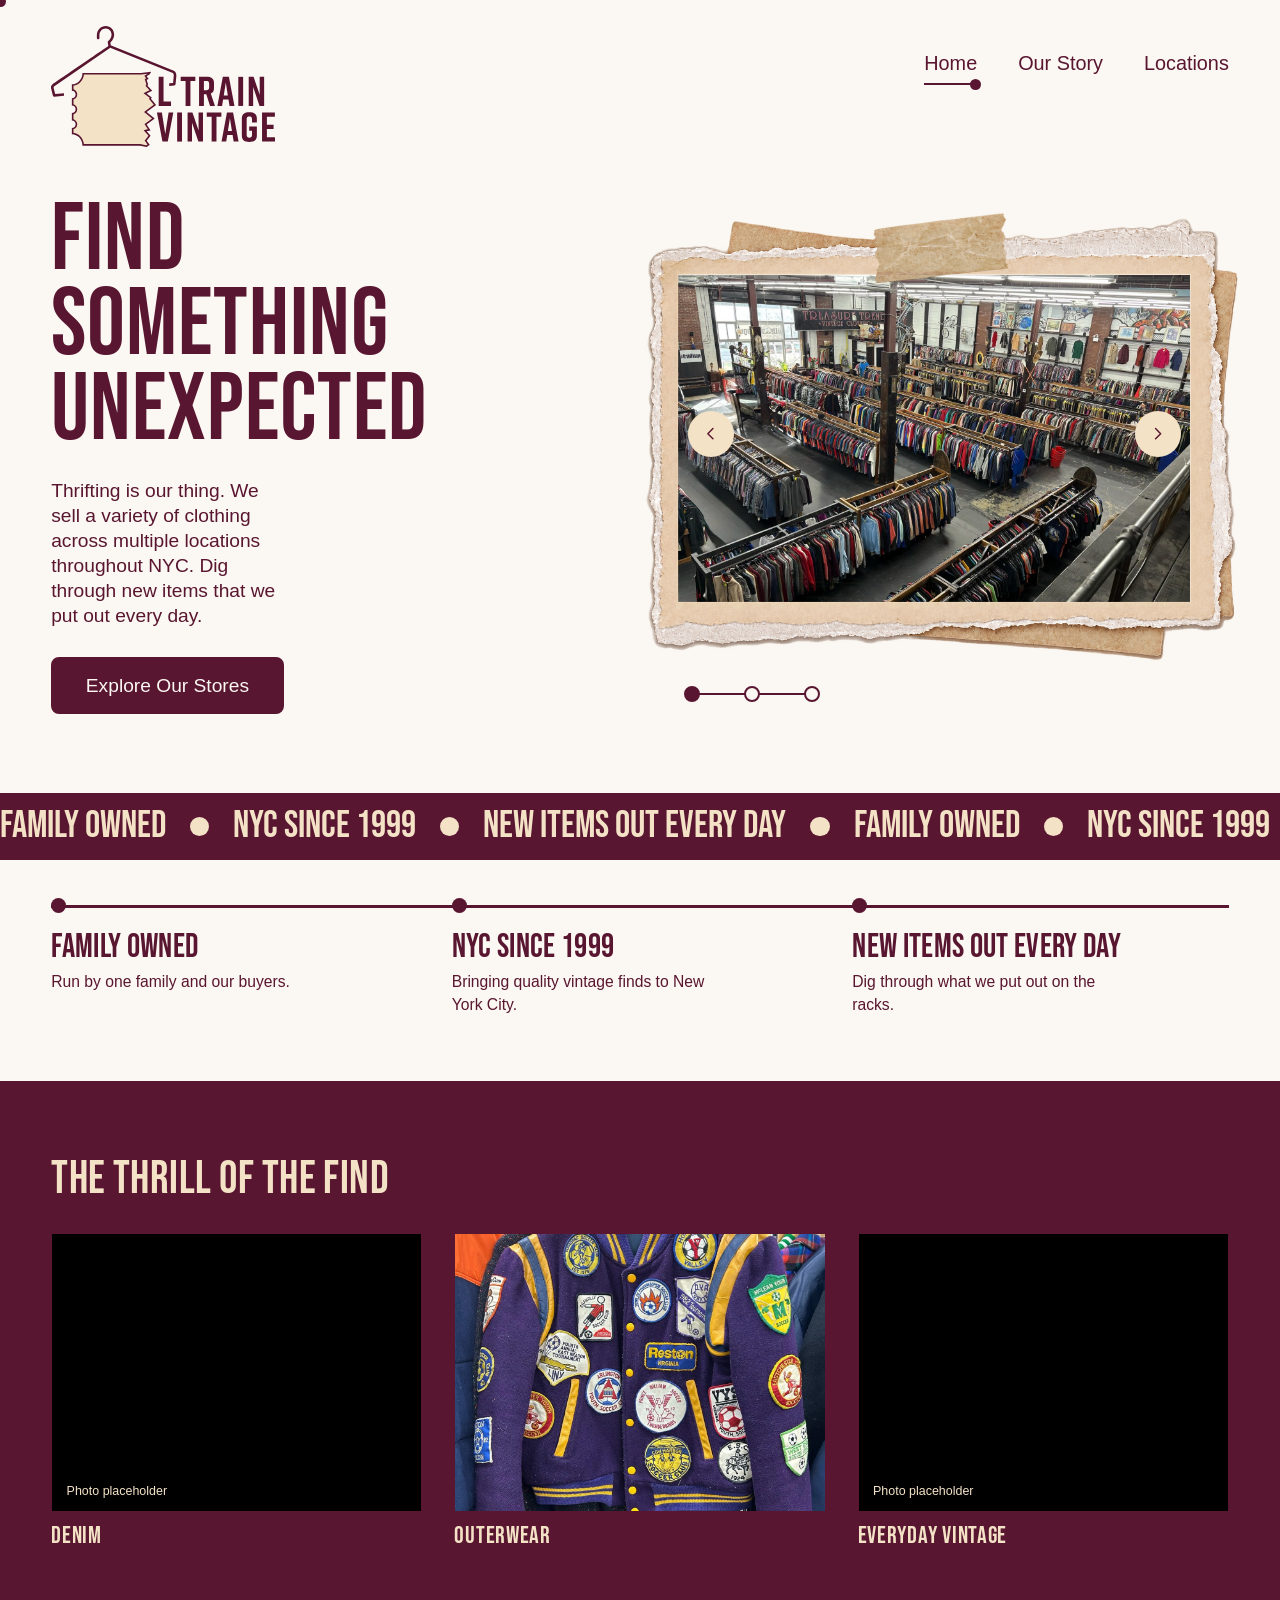
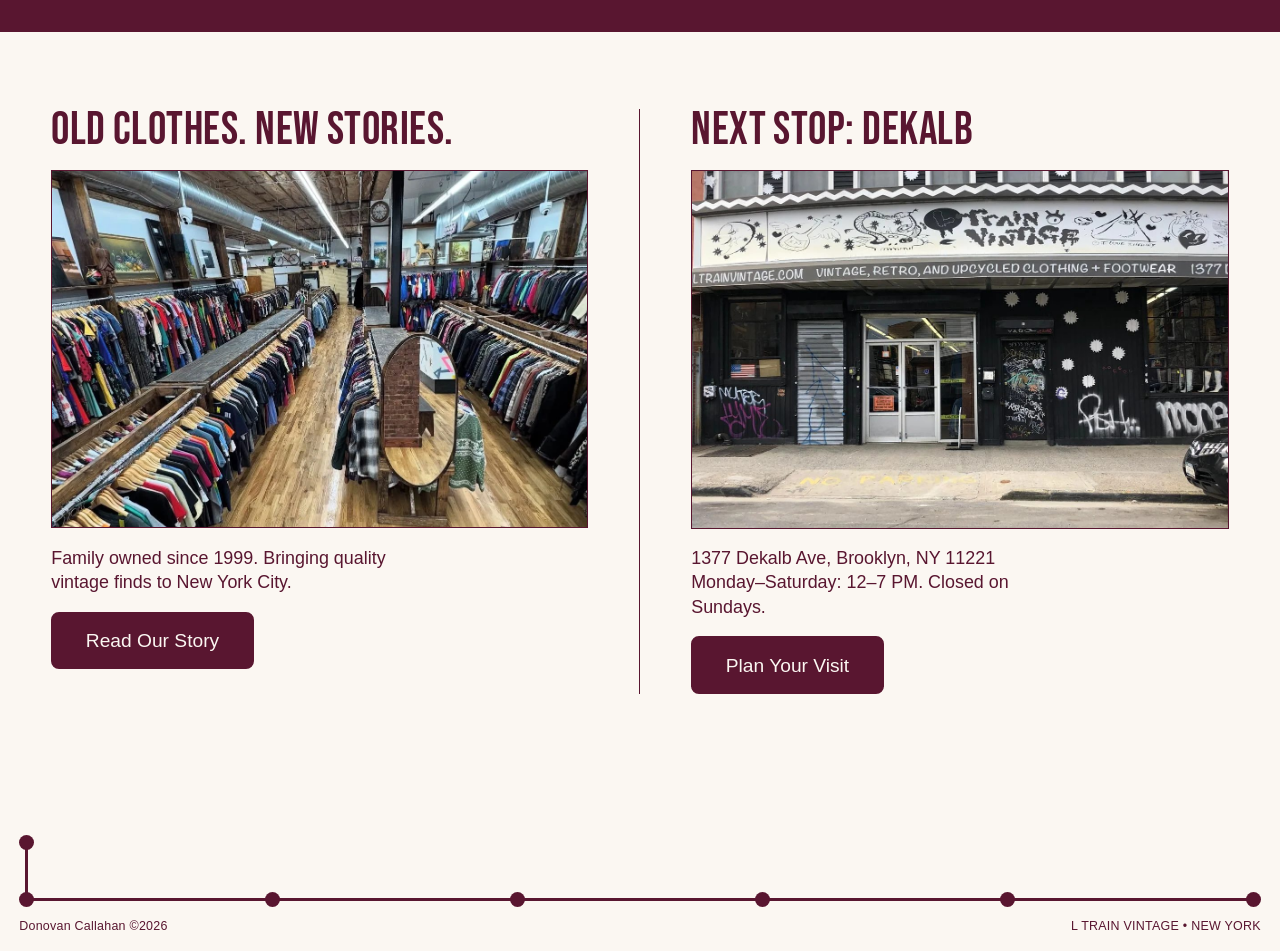
==== ltrain-vintage-v2/index.html @ 0aaa71b5 "Add files via upload" ====
<!DOCTYPE html>
<html lang="en">
<head>
  <meta charset="utf-8">
  <meta name="viewport" content="width=device-width, initial-scale=1">
  <title>L Train Vintage | Find Something Unexpected</title>
  <meta name="description" content="Family owned vintage and thrift stores across New York City since 1999. New items out every day.">
  <link rel="icon" href="Full_Color_Logo.svg" type="image/svg+xml">
  <!-- Fallback only: a condensed display face shown until your licensed Rift Bold files are added to same folder as the HTML files. Safe to delete once they are. -->
  <link rel="preconnect" href="https://fonts.googleapis.com">
  <link rel="preconnect" href="https://fonts.gstatic.com" crossorigin>
  <link rel="stylesheet" href="https://fonts.googleapis.com/css2?family=Bebas+Neue&amp;display=swap">
  <link rel="stylesheet" href="style.css">
  <script>document.documentElement.className+=' js'</script>
</head>
<body>
  <a class="skip-link" href="#main">Skip to content</a>

  <div class="progress" aria-hidden="true"><i></i></div>
  <header class="site-header">
    <div class="wrap">
      <a class="logo" href="index.html" aria-label="L Train Vintage, home">
        <img src="Full_Color_Logo.svg" alt="L Train Vintage" width="278" height="151">
      </a>
      <nav class="nav" aria-label="Main">
        <ul>
          <li><a href="index.html" aria-current="page">Home</a></li>
          <li><a href="our-story.html">Our Story</a></li>
          <li><a href="locations.html">Locations</a></li>
        </ul>
      </nav>
    </div>
  </header>

  <main id="main">

    <section class="hero" aria-labelledby="hero-title">
      <div class="wrap">
        <div class="hero__copy">
          <h1 id="hero-title" class="h-hero">
            <span class="line">Find</span>
            <span class="line">Something</span>
            <span class="line">Unexpected</span>
          </h1>
          <p>Thrifting is our thing. We sell a variety of clothing across multiple locations throughout NYC. Dig through new items that we put out every day.</p>
          <a class="btn" href="locations.html">Explore Our Stores</a>
        </div>

        <div class="hero__media" data-carousel>
          <div class="frame" role="group" aria-roledescription="carousel" aria-label="Photos from our stores" tabindex="-1">
            <div class="frame__window">
              <ul class="slides" aria-live="polite">
                <li class="slide is-active" role="group" aria-roledescription="slide" aria-label="1 of 3">
                  <img src="hero-floor-aerial.jpg" width="1600" height="1200" alt="Wide view from above of a sales floor, with long wooden racks packed with colorful clothing.">
                </li>
                <li class="slide" role="group" aria-roledescription="slide" aria-label="2 of 3" aria-hidden="true">
                  <img src="hero-brick-entrance.jpg" width="1600" height="1200" alt="Brick storefront covered in graffiti murals, with an open doorway and a sidewalk Open sign." loading="lazy">
                </li>
                <li class="slide" role="group" aria-roledescription="slide" aria-label="3 of 3" aria-hidden="true">
                  <img src="hero-green-varsity.jpg" width="1200" height="1600" style="object-position:50% 38%" alt="Green wool varsity jacket with brown leather sleeves and a chenille letter B patch, hanging on a rack." loading="lazy">
                </li>
              </ul>
            </div>
            <img class="frame__paper" src="torn-paper-frame.png" width="1200" height="900" alt="" aria-hidden="true">
            <button class="arrow arrow--prev" type="button" data-prev aria-label="Previous photo"><svg viewBox="0 0 24 24" aria-hidden="true"><polyline points="15 5 8 12 15 19"/></svg></button>
            <button class="arrow arrow--next" type="button" data-next aria-label="Next photo"><svg viewBox="0 0 24 24" aria-hidden="true"><polyline points="9 5 16 12 9 19"/></svg></button>
          </div>
          <div class="stops">
            <button class="stop" type="button" data-stop aria-label="Show photo 1" aria-current="true"></button>
            <button class="stop" type="button" data-stop aria-label="Show photo 2" aria-current="false"></button>
            <button class="stop" type="button" data-stop aria-label="Show photo 3" aria-current="false"></button>
          </div>
        </div>
      </div>
    </section>

    <div class="ticker" aria-hidden="true"><div class="ticker__track"><span>Family owned</span><span>NYC since 1999</span><span>New items out every day</span><span>Family owned</span><span>NYC since 1999</span><span>New items out every day</span></div></div>

    <section class="band" aria-label="About L Train Vintage">
      <div class="wrap">
        <ol class="stations" data-reveal>
          <li><span class="display">Family owned</span><p>Run by one family and our buyers.</p></li>
          <li><span class="display">NYC since 1999</span><p>Bringing quality vintage finds to New York City.</p></li>
          <li><span class="display">New items out every day</span><p>Dig through what we put out on the racks.</p></li>
        </ol>
      </div>
    </section>

    <section class="thrill on-dark" aria-labelledby="thrill-title">
      <div class="wrap">
        <h2 data-reveal id="thrill-title" class="h-section">The thrill of the find</h2>
        <div class="thrill__grid">
          <figure>
            <div class="ph" role="img" aria-label="Placeholder for a denim photo"><span>Photo placeholder</span></div>
            <figcaption>Denim</figcaption>
          </figure>
          <figure>
            <div class="photo"><img src="story-purple-varsity.jpg" width="1200" height="1600" style="object-position:50% 42%" alt="Purple wool varsity jacket covered in vintage soccer club patches." loading="lazy"></div>
            <figcaption>Outerwear</figcaption>
          </figure>
          <figure>
            <div class="ph" role="img" aria-label="Placeholder for an everyday vintage photo"><span>Photo placeholder</span></div>
            <figcaption>Everyday vintage</figcaption>
          </figure>
        </div>
      </div>
    </section>

    <section class="split" aria-label="Our story and our next store">
      <div class="wrap">
        <div class="split__col">
          <h2 data-reveal class="h-section">Old clothes. New stories.</h2>
          <div class="photo"><img src="story-interior.jpg" width="1179" height="1465" style="object-position:50% 58%" alt="Long store aisle with wood floors and racks of clothing on both sides, and an oval mirror at the center." loading="lazy"></div>
          <p>Family owned since 1999. Bringing quality vintage finds to New York City.</p>
          <a class="btn" href="our-story.html">Read Our Story</a>
        </div>
        <div class="split__col">
          <h2 data-reveal class="h-section">Next stop: Dekalb</h2>
          <div class="photo"><img src="loc-dekalb.jpg" width="1200" height="1600" style="object-position:50% 48%" alt="Black storefront on Dekalb Avenue with a painted sign reading vintage, retro, and upcycled clothing and footwear." loading="lazy"></div>
          <p>1377 Dekalb Ave, Brooklyn, NY 11221<br>Monday&ndash;Saturday: 12&ndash;7 PM. Closed on Sundays.</p>
          <a class="btn" href="locations.html">Plan Your Visit</a>
        </div>
      </div>
    </section>

  </main>

  <footer class="site-footer">
    <div class="route" aria-hidden="true">
      <i style="--n:0"></i><i style="--n:0"></i><i style="--n:1"></i><i style="--n:2"></i><i style="--n:3"></i><i style="--n:4"></i><i style="--n:5"></i>
    </div>
    <div class="footer-meta">
      <span>Donovan Callahan &copy;2026</span>
      <span>L TRAIN VINTAGE &bull; NEW YORK</span>
    </div>
  </footer>

  <script>
    (function () {
      var root = document.querySelector('[data-carousel]');
      if (!root) return;
      var slides = Array.prototype.slice.call(root.querySelectorAll('.slide'));
      var stops = Array.prototype.slice.call(root.querySelectorAll('[data-stop]'));
      var i = 0;
      function show(n) {
        i = (n + slides.length) % slides.length;
        slides.forEach(function (s, k) {
          var on = k === i;
          s.classList.toggle('is-active', on);
          s.setAttribute('aria-hidden', on ? 'false' : 'true');
          if (on) { var img = s.querySelector('img'); if (img) img.loading = 'eager'; }
        });
        stops.forEach(function (b, k) { b.setAttribute('aria-current', k === i ? 'true' : 'false'); });
      }
      root.querySelector('[data-prev]').addEventListener('click', function () { show(i - 1); });
      root.querySelector('[data-next]').addEventListener('click', function () { show(i + 1); });
      stops.forEach(function (b, k) { b.addEventListener('click', function () { show(k); }); });
      root.addEventListener('keydown', function (e) {
        if (e.key === 'ArrowLeft') show(i - 1);
        if (e.key === 'ArrowRight') show(i + 1);
      });
      var x0 = null;
      root.addEventListener('touchstart', function (e) { x0 = e.touches[0].clientX; }, { passive: true });
      root.addEventListener('touchend', function (e) {
        if (x0 === null) return;
        var dx = e.changedTouches[0].clientX - x0;
        if (Math.abs(dx) > 40) show(i + (dx < 0 ? 1 : -1));
        x0 = null;
      });
      show(0);
    })();
  </script>
  <script src="script.js" defer></script>
</body>
</html>
---- ltrain-vintage-v2/style.css ----
/* ==========================================================================
   L TRAIN VINTAGE — shared stylesheet
   Palette and type are taken from BRAND_WEBSITE_LTRAIN_VINTAGE.pdf
   Fonts: Rift Bold (display) + Acumin Pro Wide Light (body)
   ========================================================================== */

/* ---------- Fonts ----------
   Rift and Acumin Pro Wide are licensed fonts, so they are not bundled.
   Drop your licensed files into same folder as the HTML files using the names below
   (or install them locally) and they will load automatically. */
@font-face {
  font-family: "Rift";
  src: local("Rift Bold"), local("Rift-Bold"),
       url("Rift-Bold.woff2") format("woff2"),
       url("Rift-Bold.otf") format("opentype");
  font-weight: 700;
  font-style: normal;
  font-display: swap;
}
@font-face {
  font-family: "Acumin Pro Wide";
  src: local("Acumin Pro Wide Light"), local("AcuminProWide-Light"),
       url("AcuminProWide-Light.woff2") format("woff2"),
       url("AcuminProWide-Light.otf") format("opentype");
  font-weight: 300;
  font-style: normal;
  font-display: swap;
}

/* ---------- Tokens ---------- */
:root {
  --cream: #FBF7F2;
  --burgundy: #591630;
  --tan: #F4E2C7;
  --white: #FFFFFF;
  --black: #000000; /* image placeholders only */

  --font-display: "Rift", "Bebas Neue", "Oswald", "Arial Narrow", Impact, sans-serif;
  --font-body: "Acumin Pro Wide", "Acumin Pro", "Avenir Next", "Helvetica Neue", Arial, sans-serif;

  --gutter: clamp(1.25rem, 4vw, 3.5rem);
  --max: 1360px;
  --radius: 8px;
  --rule: 1px solid var(--burgundy);
  --ease: cubic-bezier(.2, .7, .2, 1);
}

/* ---------- Reset / base ---------- */
*, *::before, *::after { box-sizing: border-box; }
html { -webkit-text-size-adjust: 100%; scroll-behavior: smooth; }
body {
  margin: 0;
  background: var(--cream);
  color: var(--burgundy);
  font-family: var(--font-body);
  font-weight: 300;
  font-size: 1.0625rem;
  line-height: 1.45;
  -webkit-font-smoothing: antialiased;
  text-rendering: optimizeLegibility;
  min-height: 100vh;
  display: flex;
  flex-direction: column;
}
main { flex: 1 0 auto; }
img { display: block; max-width: 100%; height: auto; }
a { color: inherit; }
h1, h2, h3, p, figure, blockquote, ul, ol, address { margin: 0; padding: 0; }
ul, ol { list-style: none; }
address { font-style: normal; }
:focus-visible { outline: 3px solid var(--burgundy); outline-offset: 4px; border-radius: 2px; }

.wrap { width: 100%; max-width: var(--max); margin-inline: auto; padding-inline: var(--gutter); }
.sr-only {
  position: absolute; width: 1px; height: 1px; margin: -1px; padding: 0;
  overflow: hidden; clip: rect(0 0 0 0); white-space: nowrap; border: 0;
}
.skip-link {
  position: absolute; left: var(--gutter); top: -4rem; z-index: 50;
  background: var(--burgundy); color: var(--cream); padding: .75rem 1.25rem; border-radius: var(--radius);
}
.skip-link:focus { top: .75rem; }

/* ---------- Type ---------- */
.display, h1, h2, h3 {
  font-family: var(--font-display);
  font-weight: 700;
  font-synthesis: none;
  text-transform: uppercase;
  line-height: .95;
  letter-spacing: .01em;
}
.h-hero { font-size: clamp(3.25rem, 7.4vw, 7rem); line-height: .9; }
.h-page { font-size: clamp(2.75rem, 4.8vw, 4.25rem); }
.h-section { font-size: clamp(2.1rem, 3.6vw, 3.25rem); }
.h-card { font-size: clamp(1.9rem, 3vw, 2.6rem); }

/* ---------- Buttons ---------- */
.btn {
  display: inline-block;
  background: var(--burgundy);
  color: var(--cream);
  border: 2px solid var(--burgundy);
  border-radius: var(--radius);
  padding: .8em 1.7em;
  font-family: var(--font-body);
  font-weight: 300;
  font-size: clamp(1.05rem, 1.5vw, 1.3rem);
  line-height: 1.2;
  text-decoration: none;
  cursor: pointer;
  transition: background-color .25s var(--ease), color .25s var(--ease);
}
.btn:hover { background: var(--tan); color: var(--burgundy); }

/* ---------- Tag: the torn, serrated edge of the logo's cream label ---------- */
.tag {
  display: inline-block;
  background: var(--tan);
  color: var(--burgundy);
  padding: .55rem 1.1rem .55rem 1.7rem;
  clip-path: polygon(10px 0, 100% 0, 100% 100%, 10px 100%, 0 90%, 10px 80%, 0 70%, 10px 60%, 0 50%, 10px 40%, 0 30%, 10px 20%, 0 10%);
}
.tag--year {
  font-family: var(--font-display);
  font-weight: 700;
  font-synthesis: none;
  font-size: clamp(2.5rem, 4.5vw, 4rem);
  line-height: 1;
  padding: .35rem 1.4rem .25rem 2.2rem;
  clip-path: polygon(14px 0, 100% 0, 100% 100%, 14px 100%, 0 92%, 14px 84%, 0 76%, 14px 68%, 0 60%, 14px 52%, 0 44%, 14px 36%, 0 28%, 14px 20%, 0 12%, 14px 4%);
}

/* ---------- Header / nav ---------- */
.site-header { padding-block: clamp(1rem, 2vw, 1.75rem) 0; }
.site-header .wrap { display: flex; align-items: flex-start; justify-content: space-between; gap: 1.5rem; }
.logo { display: block; width: clamp(150px, 17.5vw, 235px); flex: none; }
.logo img { width: 100%; height: auto; }

.nav { padding-top: clamp(.5rem, 1.4vw, 1.25rem); }
.nav ul { display: flex; gap: clamp(1.25rem, 3.2vw, 2.9rem); }
.nav a {
  position: relative;
  display: inline-block;
  padding-block: .35rem;
  font-size: clamp(1rem, 1.55vw, 1.35rem);
  text-decoration: none;
}
/* hover: a line is laid down like track */
.nav a::after {
  content: ""; position: absolute; left: 0; right: 0; bottom: -2px; height: 2.5px;
  background: var(--burgundy);
  transform: scaleX(0); transform-origin: left;
  transition: transform .3s var(--ease);
}
.nav a:hover::after, .nav a[aria-current="page"]::after { transform: scaleX(1); }
/* current page: the line ends at a station */
.nav a[aria-current="page"]::before {
  content: ""; position: absolute; right: -4px; bottom: -6.5px;
  width: 11px; height: 11px; border-radius: 50%; background: var(--burgundy);
}

/* ---------- Route (the train-line motif from the PDF footer) ---------- */
.route {
  --dot: 15px; --lw: 2.5px;
  position: relative;
  height: 72px;
  margin-inline: clamp(.75rem, 1.5vw, 1.25rem);
}
.route::before { /* horizontal track */
  content: ""; position: absolute;
  left: calc(var(--dot) / 2); right: calc(var(--dot) / 2);
  bottom: calc(var(--dot) / 2 - var(--lw) / 2);
  height: var(--lw); background: var(--burgundy);
}
.route::after { /* vertical track */
  content: ""; position: absolute;
  left: calc(var(--dot) / 2 - var(--lw) / 2);
  top: calc(var(--dot) / 2); bottom: calc(var(--dot) / 2);
  width: var(--lw); background: var(--burgundy);
}
.route i {
  position: absolute; bottom: 0; z-index: 1;
  width: var(--dot); height: var(--dot); border-radius: 50%; background: var(--burgundy);
  left: calc((100% - var(--dot)) * var(--n) / 5);
}
.route i:first-child { top: 0; bottom: auto; }

.site-footer { flex: none; padding-top: clamp(2rem, 5vw, 4rem); }
.footer-meta {
  display: flex; justify-content: space-between; flex-wrap: wrap; gap: .25rem 1.5rem;
  padding: .6rem clamp(.75rem, 1.5vw, 1.25rem) 1rem;
  font-size: .78rem; letter-spacing: .02em;
}

/* ---------- Stations: labelled stops on a line ---------- */
.stations { position: relative; display: grid; grid-template-columns: repeat(3, 1fr); gap: 1.5rem; padding-top: 2.1rem; }
.stations::before {
  content: ""; position: absolute; top: 7px; left: 0; right: 0; height: 2.5px; background: var(--burgundy);
}
.stations li { position: relative; }
.stations li::before {
  content: ""; position: absolute; top: -2.1rem; left: 0;
  width: 15px; height: 15px; border-radius: 50%; background: var(--burgundy);
}
.stations .display { display: block; font-size: clamp(1.5rem, 2.6vw, 2.2rem); }
.stations p { margin-top: .5rem; max-width: 30ch; font-size: .98rem; }

/* ---------- Photos ---------- */
.photo { border: var(--rule); background: var(--tan); overflow: hidden; }
.photo img { width: 100%; height: 100%; object-fit: cover; }
.ph { /* black placeholder box for imagery we were not supplied */
  position: relative; background: var(--black); border: var(--rule); overflow: hidden;
}
.ph span { position: absolute; left: .9rem; bottom: .7rem; color: var(--tan); font-size: .78rem; }

/* ==========================================================================
   HOME
   ========================================================================== */
.hero { padding-block: clamp(1rem, 3vw, 2.5rem) clamp(2.5rem, 6vw, 5rem); }
.hero .wrap {
  display: grid; grid-template-columns: minmax(0, 1fr) minmax(0, 1.2fr);
  align-items: center; gap: clamp(1.5rem, 4vw, 4rem);
}
.hero h1 .line { display: block; }
.hero__copy p { margin-top: clamp(1rem, 2vw, 1.75rem); max-width: 22ch; font-size: clamp(1.05rem, 1.5vw, 1.3rem); line-height: 1.3; }
.hero__copy .btn { margin-top: clamp(1.25rem, 2.2vw, 2rem); }

.hero__media { position: relative; margin-right: calc(var(--gutter) * -.4); }
.frame { position: relative; aspect-ratio: 1448 / 1086; }
.frame__window { position: absolute; left: 10.15%; right: 9.25%; top: 16.57%; bottom: 14.73%; overflow: hidden; background: var(--tan); }
.slides, .slide { position: absolute; inset: 0; }
.slide { opacity: 0; visibility: hidden; transition: opacity .6s ease, visibility 0s linear .6s; }
.slide.is-active { opacity: 1; visibility: visible; transition-delay: 0s; }
.slide img { width: 100%; height: 100%; object-fit: cover; }
.frame__paper { position: absolute; inset: 0; width: 100%; height: 100%; pointer-events: none; z-index: 2; }

.arrow {
  position: absolute; top: 50%; z-index: 3; transform: translateY(-50%);
  width: clamp(2.4rem, 3.6vw, 3.1rem); aspect-ratio: 1; padding: 0;
  display: grid; place-items: center;
  background: var(--tan); color: var(--burgundy);
  border: 0; border-radius: 50%; cursor: pointer;
  transition: background-color .25s var(--ease), color .25s var(--ease);
}
.arrow:hover { background: var(--burgundy); color: var(--tan); }
.arrow svg { width: 38%; height: 38%; fill: none; stroke: currentColor; stroke-width: 2; stroke-linecap: round; stroke-linejoin: round; }
.arrow--prev { left: calc(10.15% + .6rem); }
.arrow--next { right: calc(9.25% + .6rem); }

.stops { position: relative; display: inline-flex; gap: 2rem; margin: .5rem 0 0 10.15%; }
.stops::before {
  content: ""; position: absolute; left: 14px; right: 14px; top: 50%;
  height: 2.5px; margin-top: -1.25px; background: var(--burgundy);
}
.stop { position: relative; width: 28px; height: 28px; padding: 0; border: 0; background: none; cursor: pointer; }
.stop::before {
  content: ""; position: absolute; inset: 6px; border-radius: 50%;
  background: var(--cream); border: 2.5px solid var(--burgundy);
  transition: background-color .25s var(--ease);
}
.stop[aria-current="true"]::before { background: var(--burgundy); }

/* one orchestrated moment: the headline pulls in like a train */
@keyframes arrive { from { clip-path: inset(-.1em 100% -.1em -.1em); } to { clip-path: inset(-.1em -100vw -.1em -.1em); } }
@keyframes settle { from { opacity: 0; transform: rotate(-1.2deg) translateY(.75rem); } to { opacity: 1; transform: none; } }
@keyframes fadein { from { opacity: 0; } to { opacity: 1; } }
.hero h1 .line { animation: arrive .8s var(--ease) both; }
.hero h1 .line:nth-child(2) { animation-delay: .1s; }
.hero h1 .line:nth-child(3) { animation-delay: .2s; }
.hero__copy p, .hero__copy .btn { animation: fadein .6s ease .55s both; }
.hero__media .frame { animation: settle .9s var(--ease) .3s both; }

.band { padding-block: clamp(1.5rem, 3vw, 2.5rem) clamp(2.5rem, 5vw, 4rem); }
.thrill { padding-block: 0 clamp(2.5rem, 6vw, 5rem); }
.thrill h2 { margin-bottom: clamp(1.25rem, 2.5vw, 2rem); }
.thrill__grid { display: grid; grid-template-columns: repeat(3, 1fr); gap: clamp(1rem, 2.5vw, 2rem); }
.thrill__grid .photo, .thrill__grid .ph { aspect-ratio: 4 / 3; }
.thrill__grid figcaption {
  margin-top: .75rem; padding-bottom: .4rem; border-bottom: var(--rule);
  font-family: var(--font-display); font-weight: 700; font-synthesis: none;
  text-transform: uppercase; font-size: 1.5rem; letter-spacing: .03em; line-height: 1;
}

.split { padding-block: 0 clamp(2.5rem, 6vw, 5rem); }
.split .wrap { display: grid; grid-template-columns: 1fr 1fr; gap: 0; }
.split__col { display: flex; flex-direction: column; align-items: flex-start; gap: 1.1rem; }
.split__col:first-child { padding-right: clamp(1.25rem, 4vw, 3.5rem); border-right: var(--rule); }
.split__col:last-child { padding-left: clamp(1.25rem, 4vw, 3.5rem); }
.split__col .photo { width: 100%; aspect-ratio: 3 / 2; }
.split__col p { max-width: 34ch; font-size: clamp(1.02rem, 1.4vw, 1.2rem); line-height: 1.35; }

/* ==========================================================================
   OUR STORY
   ========================================================================== */
.story { padding-block: clamp(1.25rem, 3vw, 2.5rem) clamp(2rem, 4vw, 3.5rem); }
.story__grid { display: grid; grid-template-columns: minmax(0, 1fr) minmax(0, 1.05fr); gap: clamp(2rem, 5vw, 5rem); align-items: start; }
.story__text h1 { margin-bottom: clamp(1.5rem, 3vw, 2.5rem); }
.story blockquote { max-width: 34rem; font-size: clamp(1.1rem, 1.7vw, 1.5rem); line-height: 1.32; }
.story blockquote .tag { margin-block: 1rem .9rem; }
.story blockquote footer { margin-top: 1.75rem; font-size: clamp(1rem, 1.4vw, 1.2rem); }
.story blockquote cite { font-style: normal; }

.collage { position: relative; padding-bottom: 14%; }
.collage__a { position: relative; width: 82%; aspect-ratio: 1.24 / 1; }
.collage__b { position: absolute; right: 0; bottom: 0; width: 58%; aspect-ratio: 1.24 / 1; box-shadow: 0 0 0 6px var(--cream); }
.collage__a img { object-position: 50% 55%; }
.collage__b img { object-position: 50% 40%; }

.route-section { padding-block: clamp(1.5rem, 4vw, 3rem) clamp(1rem, 3vw, 2rem); }
.route-section h2 { margin-bottom: clamp(1.5rem, 3vw, 2.5rem); }

/* ==========================================================================
   LOCATIONS
   ========================================================================== */
.page-head { padding-block: clamp(1.25rem, 3vw, 2.5rem) clamp(1rem, 2vw, 1.75rem); }
.page-head .tag { margin-top: 1.25rem; font-size: clamp(.98rem, 1.3vw, 1.15rem); }
.locations { padding-bottom: clamp(1rem, 3vw, 2rem); }
.locations .wrap { display: grid; grid-template-columns: 1fr 1fr; gap: clamp(2rem, 6vw, 6rem); }
.loc { display: flex; flex-direction: column; align-items: flex-start; }
.loc .photo { width: 100%; aspect-ratio: 2.64 / 1; }
.loc--dekalb .photo img { object-position: 50% 42%; }
.loc--thames .photo img { object-position: 50% 76%; }
.loc h2 { margin-top: 1.25rem; }
.loc address { margin-top: .9rem; font-size: clamp(1.02rem, 1.4vw, 1.2rem); line-height: 1.5; }
.loc__hours { margin-top: 1.25rem; font-size: clamp(1.02rem, 1.4vw, 1.2rem); line-height: 1.5; }
.loc__hours { margin-bottom: 1.5rem; }
.loc .btn { margin-top: auto; }


/* ---------- Locations chart ---------- */
.chart-section { padding-block: clamp(1.5rem, 4vw, 3rem) 0; }
.chart-section h2 { margin-bottom: clamp(1rem, 2vw, 1.5rem); }
.chart { width: 100%; border-collapse: collapse; font-size: clamp(1rem, 1.35vw, 1.15rem); line-height: 1.35; }
.chart thead th {
  padding: 0 0 .6rem 2.25rem; text-align: left; border-bottom: 2.5px solid var(--burgundy);
  font-family: var(--font-display); font-weight: 700; font-synthesis: none;
  text-transform: uppercase; font-size: 1.4rem; letter-spacing: .03em; line-height: 1;
}
.chart thead th:nth-child(n+2) { padding-left: 0; }
.chart thead th:nth-child(4) { padding: 0; }
.chart tbody th, .chart tbody td { padding: .95rem 1rem .95rem 0; text-align: left; vertical-align: middle; border-bottom: var(--rule); }
.chart tbody th {
  position: relative; padding-left: 2.25rem; width: 30%;
  font-family: var(--font-display); font-weight: 700; font-synthesis: none;
  text-transform: uppercase; font-size: clamp(1.4rem, 2vw, 1.75rem); letter-spacing: .02em; line-height: 1;
}
/* each row is a stop on the line */
.chart tbody th::before {
  content: ""; position: absolute; left: 0; top: 50%; width: 15px; height: 15px; margin-top: -7.5px;
  border-radius: 50%; background: var(--burgundy); z-index: 1;
}
.chart tbody th::after {
  content: ""; position: absolute; left: 6.25px; top: 0; bottom: -1px; width: 2.5px; background: var(--burgundy);
}
.chart tbody tr.is-first th::after { top: 50%; }
.chart tbody tr.is-last th::after { bottom: 50%; }
.chart tbody td:last-child { text-align: right; padding-right: 0; white-space: nowrap; }
.chart a { text-underline-offset: .25em; text-decoration-thickness: 1px; }
.chart a:hover { text-decoration-thickness: 2.5px; }

@media (max-width: 720px) {
  .chart thead { position: absolute; width: 1px; height: 1px; overflow: hidden; clip: rect(0 0 0 0); }
  .chart, .chart tbody, .chart tr { display: block; }
  .chart tbody tr { position: relative; padding: .95rem 0 .95rem 2.25rem; border-bottom: var(--rule); }
  .chart tbody th, .chart tbody td { display: block; padding: 0; border: 0; width: auto; text-align: left; }
  .chart tbody th { padding-left: 0; margin-bottom: .35rem; }
  .chart tbody th::before { left: -2.25rem; top: .15rem; margin-top: 0; }
  .chart tbody th::after { display: none; }
  .chart tbody td:last-child { text-align: left; margin-top: .5rem; }
}

/* ==========================================================================
   Responsive
   ========================================================================== */
@media (max-width: 900px) {
  .hero .wrap { grid-template-columns: 1fr; }
  .hero__media { margin-right: 0; }
  .hero__copy p { max-width: 30ch; }
  .story__grid { grid-template-columns: 1fr; }
  .split .wrap { grid-template-columns: 1fr; gap: 2.5rem; }
  .split__col:first-child { padding-right: 0; border-right: 0; padding-bottom: 2.5rem; border-bottom: var(--rule); }
  .split__col:last-child { padding-left: 0; }
}
@media (max-width: 720px) {
  .stations { grid-template-columns: 1fr; gap: 1.5rem; padding-top: 0; padding-left: 2.25rem; }
  .stations::before { top: 7px; bottom: 7px; left: 6px; right: auto; width: 2.5px; height: auto; }
  .stations li::before { top: .35rem; left: -2.25rem; }
  .thrill__grid { grid-template-columns: 1fr; }
  .locations .wrap { grid-template-columns: 1fr; gap: 3rem; }
}
@media (max-width: 560px) {
  .site-header .wrap { flex-wrap: wrap; row-gap: .75rem; }
  .nav { width: 100%; padding-top: 0; }
  .nav ul { justify-content: space-between; gap: 1rem; }
  .arrow--prev { left: calc(10.15% + .25rem); }
  .arrow--next { right: calc(9.25% + .25rem); }
  .stops { gap: 1.25rem; }
}

@media (prefers-reduced-motion: reduce) {
  html { scroll-behavior: auto; }
  *, *::before, *::after { animation: none !important; transition-duration: .01ms !important; transition-delay: 0s !important; }
}

/* ==========================================================================
   V2: dynamic layer
   ========================================================================== */
/* the route drawn by scrolling: a train runs along the top of the page */
.progress { position: fixed; inset: 0 0 auto 0; height: 12px; z-index: 60; pointer-events: none; }
.progress i { position: absolute; left: 0; top: 0; height: 3px; width: calc(var(--p, 0) * 100%); background: var(--burgundy); }
.progress i::after { content: ""; position: absolute; right: -6px; top: -4px; width: 11px; height: 11px; border-radius: 50%; background: var(--burgundy); }

.site-header { position: sticky; top: 0; z-index: 40; background: var(--cream); padding-bottom: .6rem; border-bottom: 1px solid transparent; transition: border-color .3s; }
.site-header .logo { transition: width .35s var(--ease); }
.nav { transition: padding .35s var(--ease); }
.site-header.is-scrolled { border-color: var(--burgundy); }
.site-header.is-scrolled .logo { width: clamp(100px, 10vw, 130px); }
.site-header.is-scrolled .nav { padding-top: .25rem; }

/* burgundy bands: swapping the tokens flips every child automatically */
.on-dark { --burgundy: #F4E2C7; --cream: #591630; background: var(--cream); color: var(--burgundy); }
.thrill.on-dark, .route-section.on-dark { padding-block: clamp(2.5rem, 6vw, 5rem); }
.route-section.on-dark { margin-top: clamp(1.5rem, 4vw, 3rem); }

.ticker { overflow: hidden; background: var(--burgundy); color: var(--tan); padding-block: .9rem; }
.ticker__track { display: flex; width: max-content; animation: run 34s linear infinite; }
.ticker:hover .ticker__track { animation-play-state: paused; }
.ticker span { display: flex; align-items: center; gap: 1.5rem; padding-right: 1.5rem; white-space: nowrap; font-family: var(--font-display); font-weight: 700; font-synthesis: none; text-transform: uppercase; font-size: clamp(1.5rem, 3vw, 2.4rem); line-height: 1; }
.ticker span::after { content: ""; width: .5em; height: .5em; border-radius: 50%; background: currentColor; }
@keyframes run { to { transform: translateX(-50%); } }

.hero__media { transform: perspective(1100px) rotateX(var(--rx, 0deg)) rotateY(var(--ry, 0deg)); transition: transform .25s ease-out; }

/* scroll reveals: headings pull in like the hero, stations light up in order */
.js [data-reveal]:is(h1, h2) { clip-path: inset(-.1em 100% -.1em -.1em); }
.js [data-reveal].in:is(h1, h2) { animation: arrive .8s var(--ease) both; }
.js .stations::before { transform: scaleX(0); transform-origin: left; transition: transform 1.2s var(--ease); }
.js .stations.in::before { transform: none; }
.js .stations li::before { transform: scale(0); transition: transform .5s var(--ease); }
.js .stations.in li::before { transform: none; }
.js .stations.in li:nth-child(2)::before { transition-delay: .45s; }
.js .stations.in li:nth-child(3)::before { transition-delay: .9s; }

/* interactive locations */
.filters { display: flex; flex-wrap: wrap; align-items: center; gap: .75rem 1rem; margin-bottom: 1.25rem; }
.chips { display: flex; flex-wrap: wrap; gap: .5rem; }
.chip { font: inherit; font-weight: 300; color: var(--burgundy); background: transparent; border: 2px solid var(--burgundy); border-radius: 999px; padding: .4rem 1.1rem; cursor: pointer; transition: background-color .2s, color .2s; }
.chip:hover { background: var(--tan); }
.chip[aria-pressed="true"] { background: var(--burgundy); color: var(--cream); }
.filters input { flex: 1 1 14rem; max-width: 24rem; font: inherit; font-weight: 300; color: var(--burgundy); background: var(--cream); border: 2px solid var(--burgundy); border-radius: var(--radius); padding: .55rem .9rem; }
.filters input::placeholder { color: var(--burgundy); opacity: .6; }
.count { margin-left: auto; font-size: .95rem; }
.empty { padding: 1.5rem 0; }
.chart tr[hidden] { display: none !important; }
.chart tbody tr { transition: background-color .2s; }
.chart tbody tr:hover { background: var(--tan); }
.chart tbody th::before { transition: transform .25s var(--ease); }
.chart tbody tr:hover th::before { transform: scale(1.5); }

@media (prefers-reduced-motion: reduce) {
  .js [data-reveal]:is(h1, h2) { clip-path: none; }
  .js .stations::before, .js .stations li::before { transform: none; }
  .hero__media { transform: none; }
}

.thrill.on-dark + .split { padding-top: clamp(2.5rem, 6vw, 5rem); }
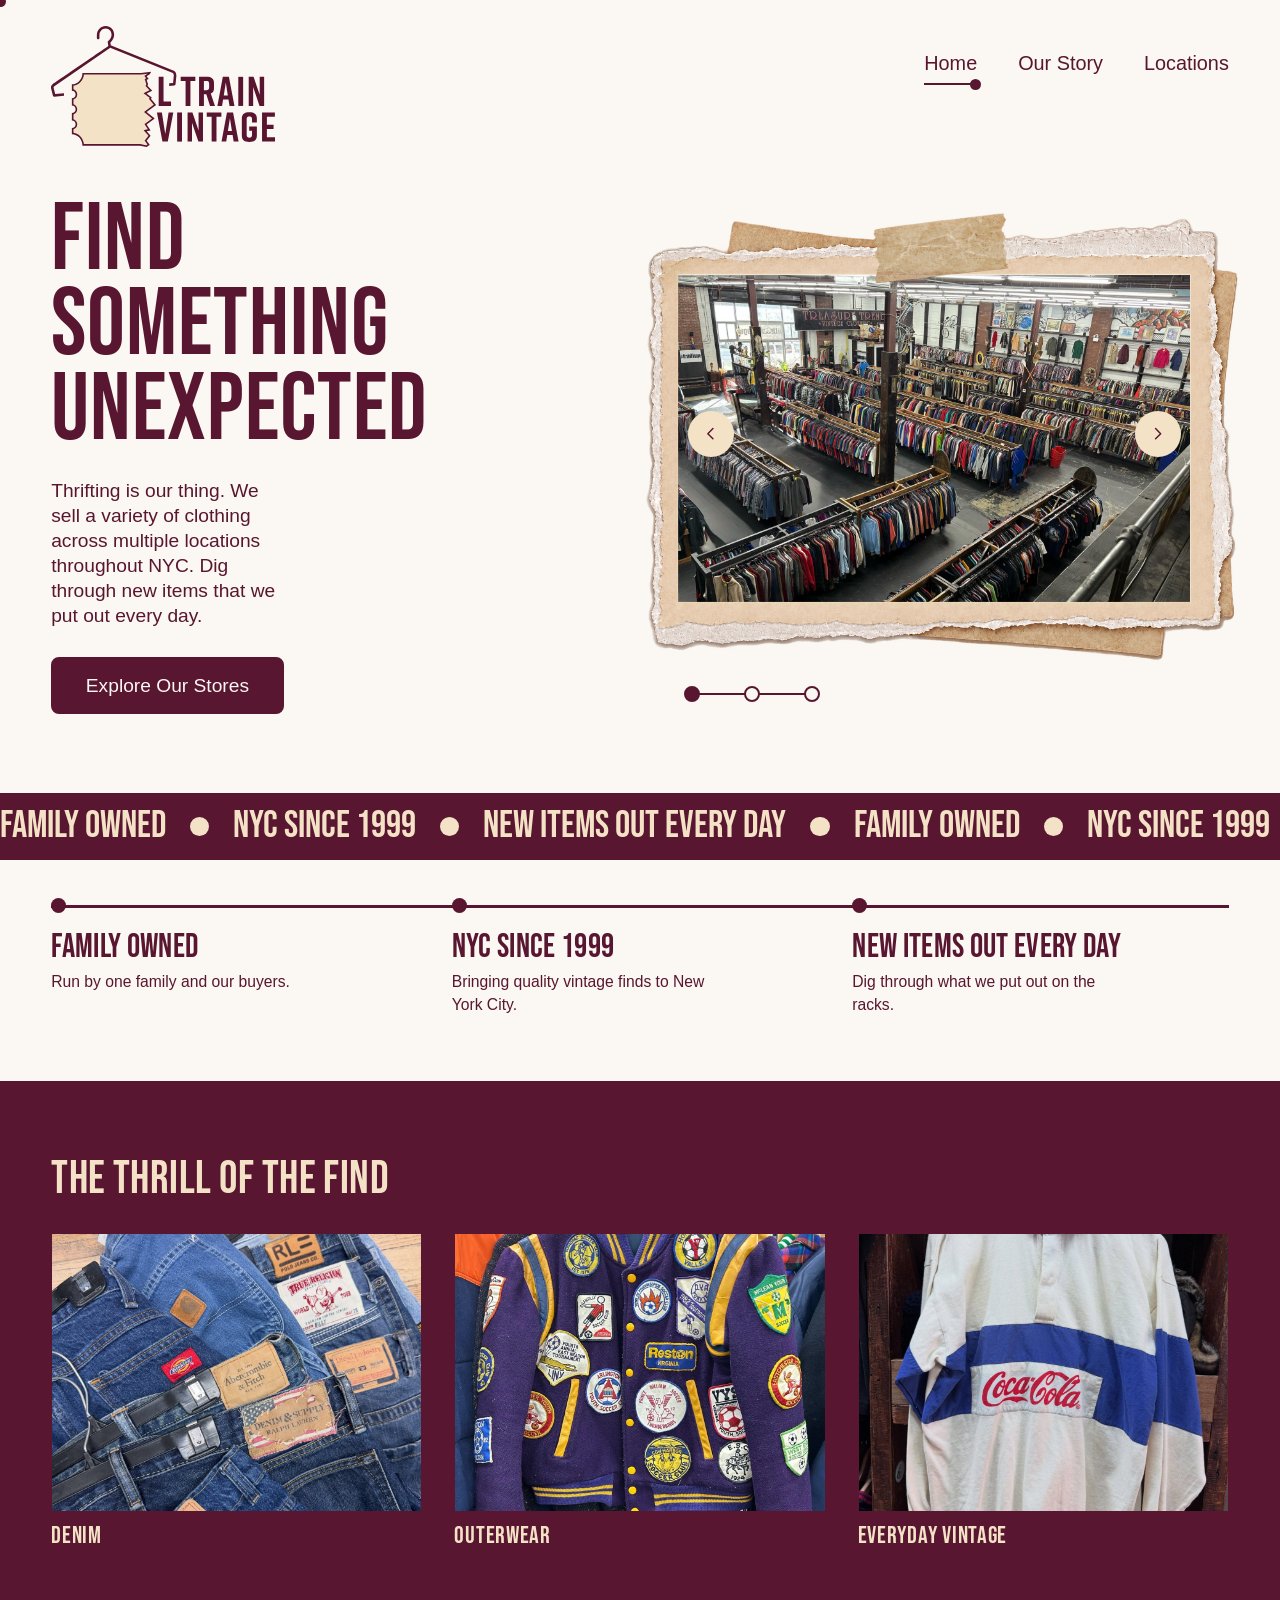
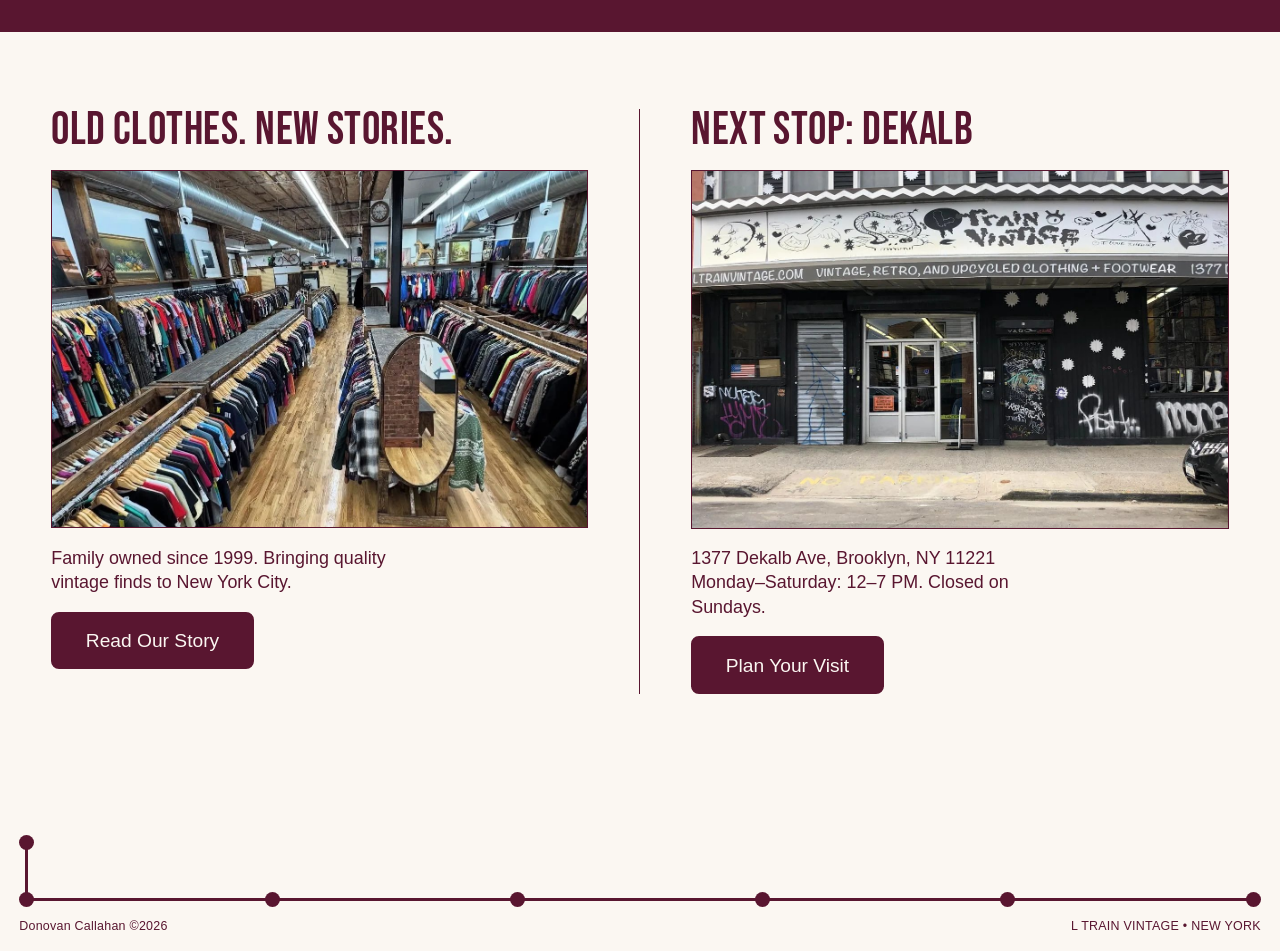
==== commit 3e5a2a80: "Add files via upload" ====
--- a/ltrain-vintage-v2/index.html
+++ b/ltrain-vintage-v2/index.html
@@ -91,7 +91,7 @@
         <h2 data-reveal id="thrill-title" class="h-section">The thrill of the find</h2>
         <div class="thrill__grid">
           <figure>
-            <div class="ph" role="img" aria-label="Placeholder for a denim photo"><span>Photo placeholder</span></div>
+            <div class="photo"><img src="thrill-denim.jpg" width="1200" height="1600" style="object-position:50% 45%" alt="Pile of folded jeans showing the leather and woven labels on each waistband and back pocket." loading="lazy"></div>
             <figcaption>Denim</figcaption>
           </figure>
           <figure>
@@ -99,7 +99,7 @@
             <figcaption>Outerwear</figcaption>
           </figure>
           <figure>
-            <div class="ph" role="img" aria-label="Placeholder for an everyday vintage photo"><span>Photo placeholder</span></div>
+            <div class="photo"><img src="thrill-everyday-vintage.jpg" width="1200" height="1600" style="object-position:50% 58%" alt="Vintage cream rugby shirt with a blue collar and chest stripe and a Coca-Cola logo, hanging on a wooden shelf." loading="lazy"></div>
             <figcaption>Everyday vintage</figcaption>
           </figure>
         </div>
